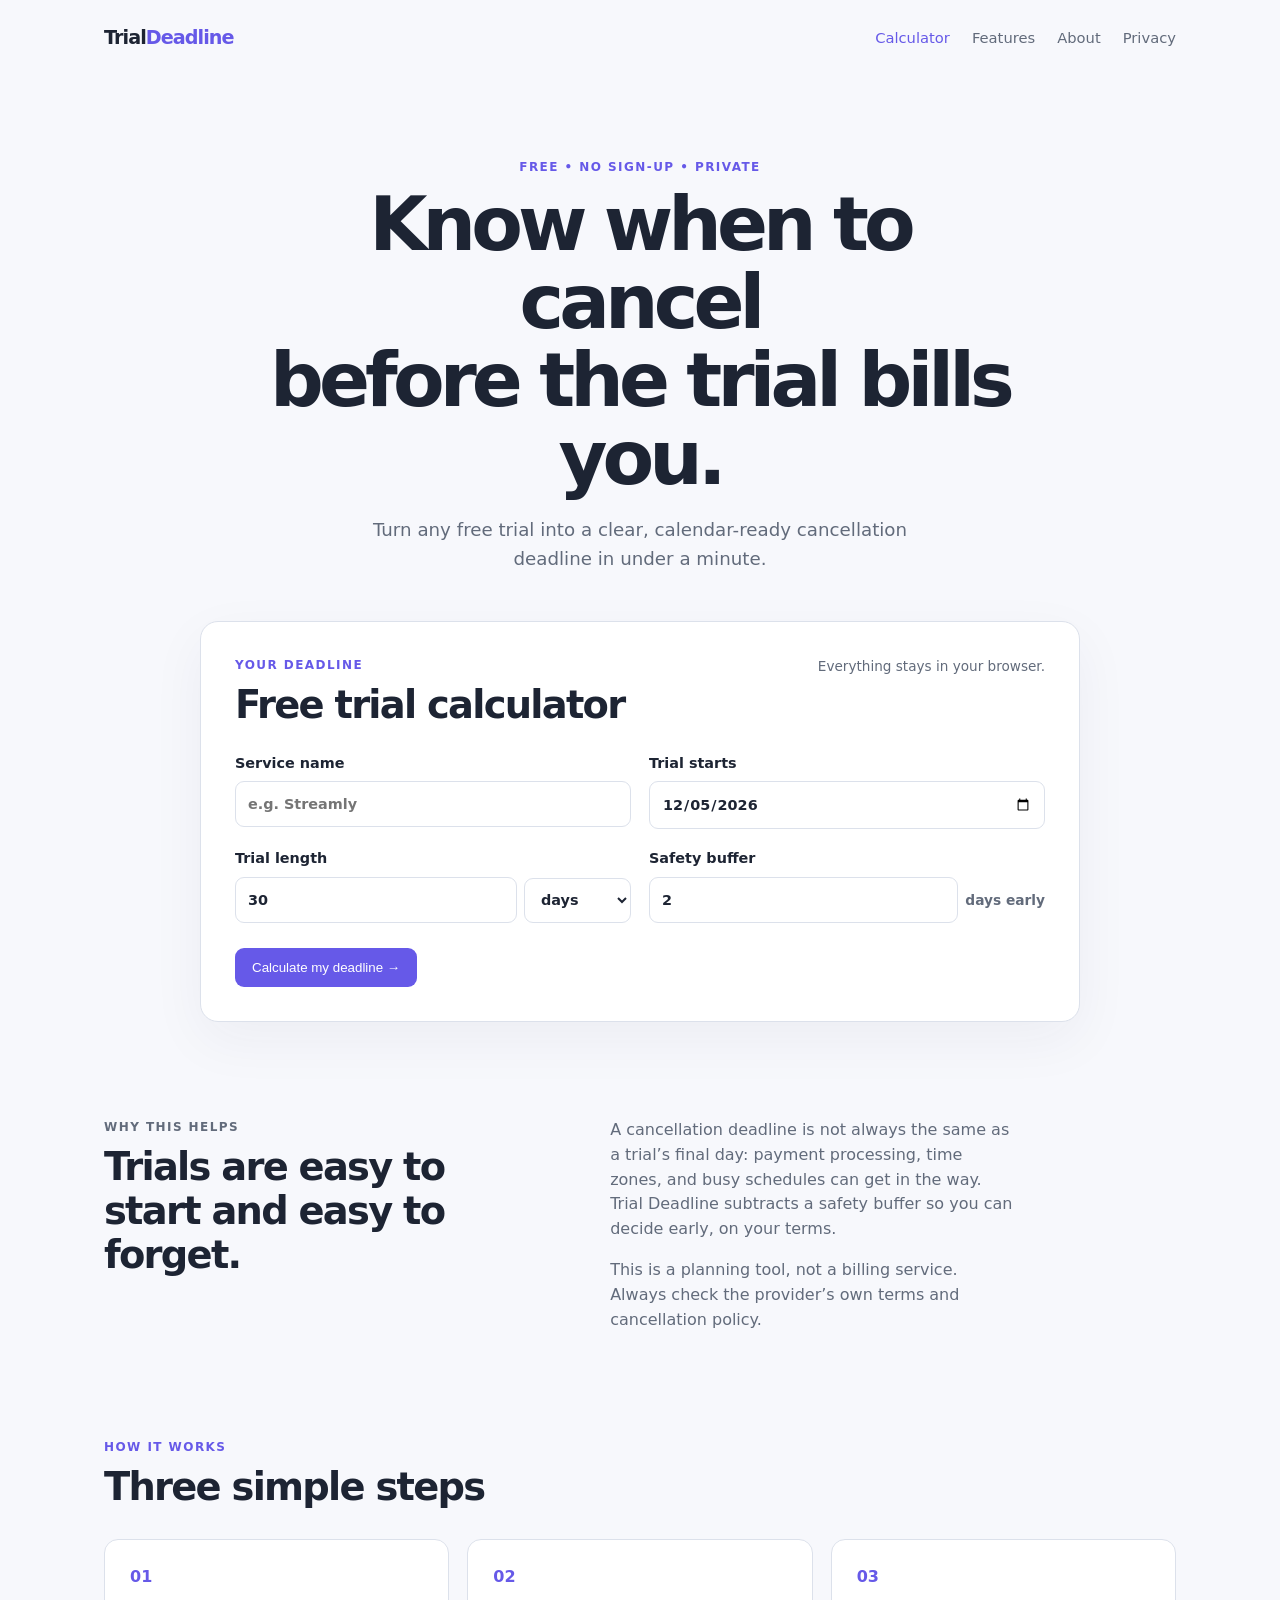
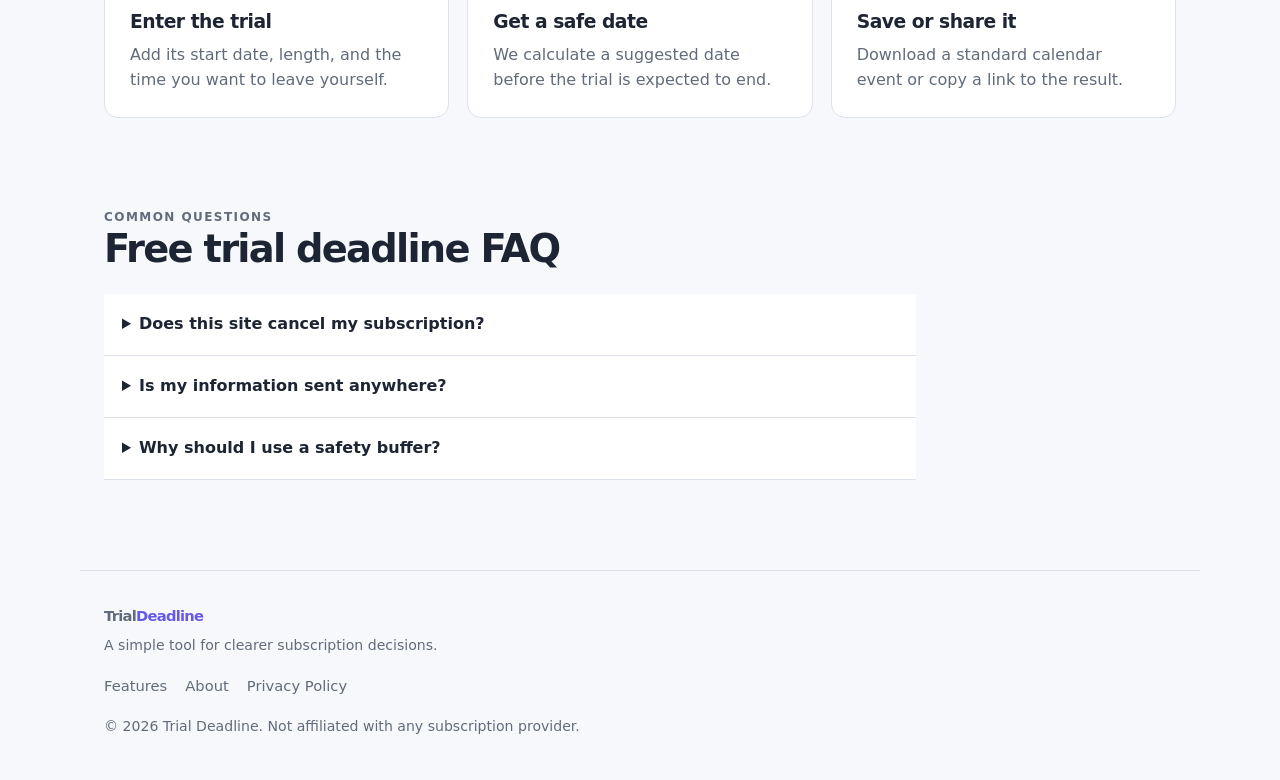
==== index.html @ 85d8e126 "Initial Trial Deadline static site" ====
<!doctype html>
<html lang="en">
  <head>
    <meta charset="utf-8">
    <meta name="viewport" content="width=device-width, initial-scale=1">
    <meta name="description" content="Calculate a safe free trial cancellation date, add it to your calendar, and share the deadline. Free, private, and no sign-up required.">
    <meta name="robots" content="index,follow">
    <meta name="theme-color" content="#f7f8fc">
    <link rel="canonical" href="https://YOUR-DOMAIN.example/">
    <link rel="icon" href="assets/favicon.svg" type="image/svg+xml">
    <link rel="stylesheet" href="assets/css/site.css">
    <script type="application/ld+json">
      {"@context":"https://schema.org","@type":"WebApplication","name":"Trial Deadline","url":"https://YOUR-DOMAIN.example/","applicationCategory":"UtilitiesApplication","operatingSystem":"Any","isAccessibleForFree":true,"description":"A private, no-sign-up calculator for free trial cancellation dates."}
    </script>
    <title>Free Trial Cancellation Date Calculator | Trial Deadline</title>
  </head>
  <body>
    <a class="skip-link" href="#main">Skip to calculator</a>
    <header class="site-header"><a class="brand" href="index.html" aria-label="Trial Deadline home">Trial<span>Deadline</span></a><nav aria-label="Primary navigation"><a aria-current="page" href="index.html">Calculator</a><a href="features.html">Features</a><a href="about.html">About</a><a href="privacy.html">Privacy</a></nav></header>
    <main id="main">
      <section class="hero">
        <p class="eyebrow">FREE • NO SIGN-UP • PRIVATE</p>
        <h1>Know when to cancel<br>before the trial bills you.</h1>
        <p class="lead">Turn any free trial into a clear, calendar-ready cancellation deadline in under a minute.</p>
      </section>
      <section class="tool-card" aria-labelledby="calculator-title">
        <div class="tool-heading"><div><p class="eyebrow">YOUR DEADLINE</p><h2 id="calculator-title">Free trial calculator</h2></div><p class="privacy-note">Everything stays in your browser.</p></div>
        <form id="trial-form">
          <div class="form-grid">
            <label>Service name <input id="service" name="service" type="text" maxlength="80" placeholder="e.g. Streamly" autocomplete="off"></label>
            <label>Trial starts <input id="start-date" name="start" type="date" required></label>
            <label>Trial length <span class="field-pair"><input id="duration" name="duration" type="number" min="1" max="365" value="30" required><select id="unit" name="unit" aria-label="Trial length unit"><option value="days">days</option><option value="weeks">weeks</option><option value="months">months</option></select></span></label>
            <label>Safety buffer <span class="field-pair"><input id="buffer" name="buffer" type="number" min="0" max="30" value="2" required><span class="suffix">days early</span></span></label>
          </div>
          <button class="button button-primary" type="submit">Calculate my deadline <span aria-hidden="true">→</span></button>
        </form>
        <section id="result" class="result" aria-live="polite" hidden>
          <p class="eyebrow">CANCEL BY</p><h3 id="deadline-date"></h3><p id="deadline-message"></p>
          <div class="result-actions"><button id="calendar-button" class="button button-primary" type="button">Add to calendar</button><button id="share-button" class="button button-secondary" type="button">Copy share link</button></div>
          <p id="copy-status" class="status" role="status"></p>
        </section>
      </section>
      <section class="content-section two-columns">
        <div><p class="eyebrow">WHY THIS HELPS</p><h2>Trials are easy to start and easy to forget.</h2></div>
        <div><p>A cancellation deadline is not always the same as a trial’s final day: payment processing, time zones, and busy schedules can get in the way. Trial Deadline subtracts a safety buffer so you can decide early, on your terms.</p><p>This is a planning tool, not a billing service. Always check the provider’s own terms and cancellation policy.</p></div>
      </section>
      <section class="content-section"><p class="eyebrow">HOW IT WORKS</p><h2>Three simple steps</h2><div class="steps"><article><span>01</span><h3>Enter the trial</h3><p>Add its start date, length, and the time you want to leave yourself.</p></article><article><span>02</span><h3>Get a safe date</h3><p>We calculate a suggested date before the trial is expected to end.</p></article><article><span>03</span><h3>Save or share it</h3><p>Download a standard calendar event or copy a link to the result.</p></article></div></section>
      <section class="content-section faq"><p class="eyebrow">COMMON QUESTIONS</p><h2>Free trial deadline FAQ</h2><details><summary>Does this site cancel my subscription?</summary><p>No. This site only helps you plan a cancellation date. You must cancel directly with the service provider.</p></details><details><summary>Is my information sent anywhere?</summary><p>No. Calculations happen on your device. A shared result is encoded in the URL, not stored on our servers.</p></details><details><summary>Why should I use a safety buffer?</summary><p>Cancellation cutoffs and time zones vary. A buffer gives you time to decide and complete the provider’s cancellation steps.</p></details></section>
    </main>
    <footer class="site-footer"><a class="brand" href="index.html">Trial<span>Deadline</span></a><p>A simple tool for clearer subscription decisions.</p><div><a href="features.html">Features</a><a href="about.html">About</a><a href="privacy.html">Privacy Policy</a></div><p>© <span id="year"></span> Trial Deadline. Not affiliated with any subscription provider.</p></footer>
    <script type="module" src="assets/js/app.js"></script>
  </body>
</html>
---- assets/css/site.css ----
:root{--ink:#1d2433;--muted:#626b7b;--paper:#f7f8fc;--white:#fff;--line:#dce1eb;--accent:#6659e8;--accent-dark:#4d41ca;--soft:#eeeefe;--radius:18px;--max:1120px}*{box-sizing:border-box}body{margin:0;background:var(--paper);color:var(--ink);font-family:Inter,ui-sans-serif,system-ui,-apple-system,"Segoe UI",sans-serif;line-height:1.55}.skip-link{position:absolute;left:-999px}.skip-link:focus{left:1rem;top:1rem;background:#fff;padding:.5rem;z-index:5}.site-header,.site-footer,main{max-width:var(--max);margin:auto}.site-header{min-height:76px;display:flex;align-items:center;justify-content:space-between;padding:0 24px}.brand{font-weight:800;font-size:1.2rem;color:var(--ink);text-decoration:none;letter-spacing:-.05em}.brand span{color:var(--accent)}nav{display:flex;gap:22px}nav a,.site-footer a{color:var(--muted);text-decoration:none;font-size:.92rem}nav a:hover,nav a[aria-current=page]{color:var(--accent)}.hero{padding:82px 24px 48px;text-align:center}.eyebrow{font-weight:700;font-size:.75rem;color:var(--accent);letter-spacing:.12em;margin:0 0 8px;text-transform:uppercase}.hero h1{font-size:clamp(2.45rem,6vw,4.7rem);line-height:1.04;letter-spacing:-.065em;margin:0 auto 19px;max-width:780px}.lead{font-size:1.14rem;color:var(--muted);max-width:580px;margin:auto}.tool-card{background:var(--white);margin:0 24px 96px;border:1px solid var(--line);border-radius:var(--radius);box-shadow:0 18px 55px #2028520d;padding:34px;max-width:880px;margin-left:auto;margin-right:auto}.tool-heading{display:flex;justify-content:space-between;align-items:flex-start;margin-bottom:25px}.tool-heading h2,.content-section h2{letter-spacing:-.045em;line-height:1.15;margin:0;font-size:clamp(1.7rem,3vw,2.4rem)}.privacy-note{font-size:.85rem;color:var(--muted);margin:0}.form-grid{display:grid;grid-template-columns:repeat(2,1fr);gap:18px}label{font-weight:650;font-size:.9rem;display:block}input,select{width:100%;border:1px solid var(--line);border-radius:9px;background:#fff;color:var(--ink);font:inherit;padding:11px 12px;margin-top:7px;min-height:45px}.field-pair{display:flex;gap:7px;align-items:end}.field-pair input{min-width:0}.field-pair select{width:112px}.suffix{margin-bottom:12px;white-space:nowrap;color:var(--muted);font-size:.86rem}.button{border:0;border-radius:9px;padding:12px 17px;margin-top:25px;font:700 .93rem inherit;cursor:pointer}.button-primary{background:var(--accent);color:#fff}.button-primary:hover{background:var(--accent-dark)}.button-secondary{background:var(--soft);color:var(--accent)}.result{background:var(--soft);border-radius:12px;padding:25px;margin-top:28px}.result h3{font-size:clamp(1.8rem,4vw,2.65rem);letter-spacing:-.05em;margin:0}.result p{color:var(--muted);margin:6px 0}.result-actions{display:flex;gap:10px;flex-wrap:wrap}.result-actions .button{margin-top:14px}.status{font-size:.86rem;min-height:1.25em}.content-section{padding:0 24px 90px}.two-columns{display:grid;grid-template-columns:1fr 1fr;gap:11%;max-width:960px}.two-columns p{color:var(--muted);margin-top:0}.steps{display:grid;grid-template-columns:repeat(3,1fr);gap:18px;margin-top:30px}.steps article{background:#fff;border:1px solid var(--line);padding:25px;border-radius:14px}.steps span{color:var(--accent);font-weight:800}.steps h3{margin:17px 0 7px;letter-spacing:-.025em}.steps p,.faq p{color:var(--muted);margin:0}.faq{max-width:860px}.faq h2{margin-bottom:23px}.faq details{background:#fff;border-bottom:1px solid var(--line);padding:18px}.faq summary{font-weight:700;cursor:pointer}.faq details p{padding-top:12px}.site-footer{border-top:1px solid var(--line);padding:34px 24px;color:var(--muted);font-size:.88rem}.site-footer>div{display:flex;gap:18px;margin:18px 0}.site-footer p{margin:8px 0}@media(max-width:640px){.site-header{padding:0 18px}.site-header nav{gap:12px}.site-header nav a:nth-child(2),.site-header nav a:nth-child(3){display:none}.hero{padding-top:58px}.tool-card{margin:0 16px 70px;padding:22px}.tool-heading{display:block}.privacy-note{margin-top:6px}.form-grid,.two-columns,.steps{grid-template-columns:1fr}.content-section{padding:0 18px 66px}.field-pair select{width:104px}}
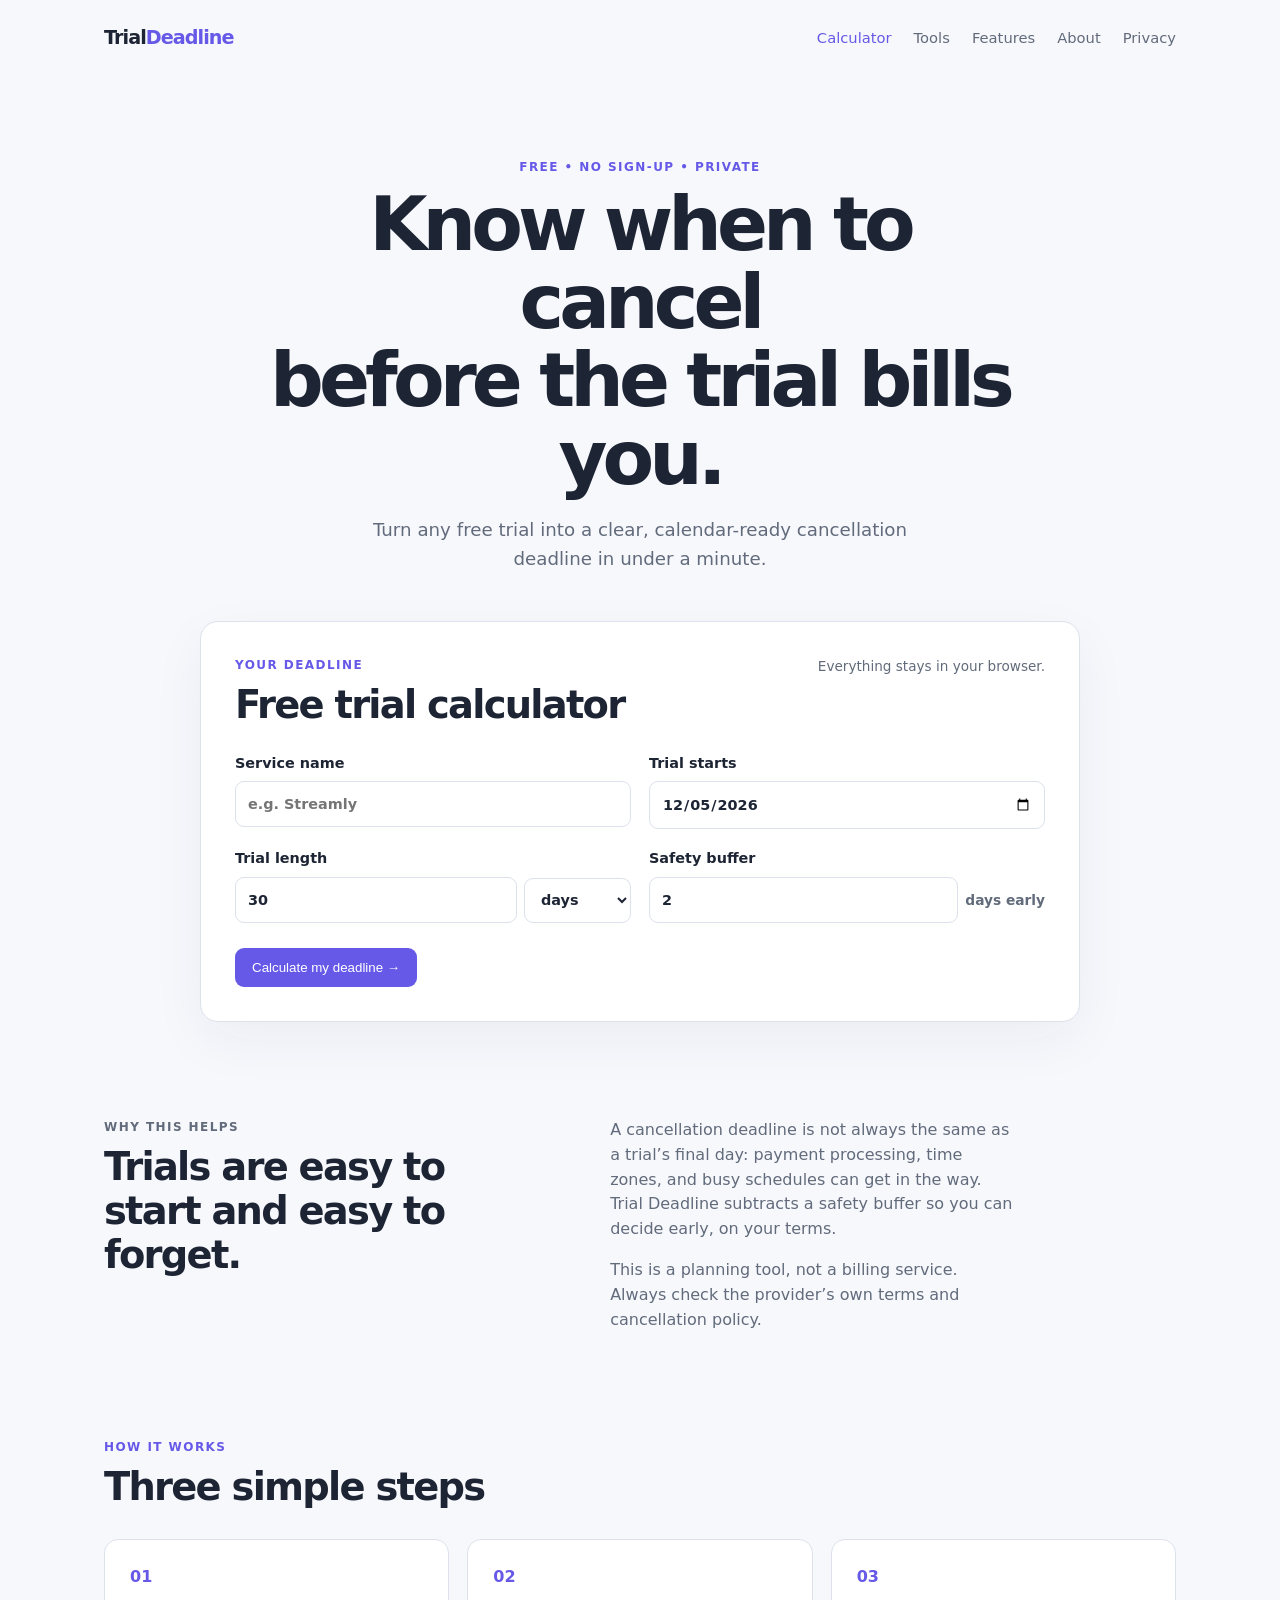
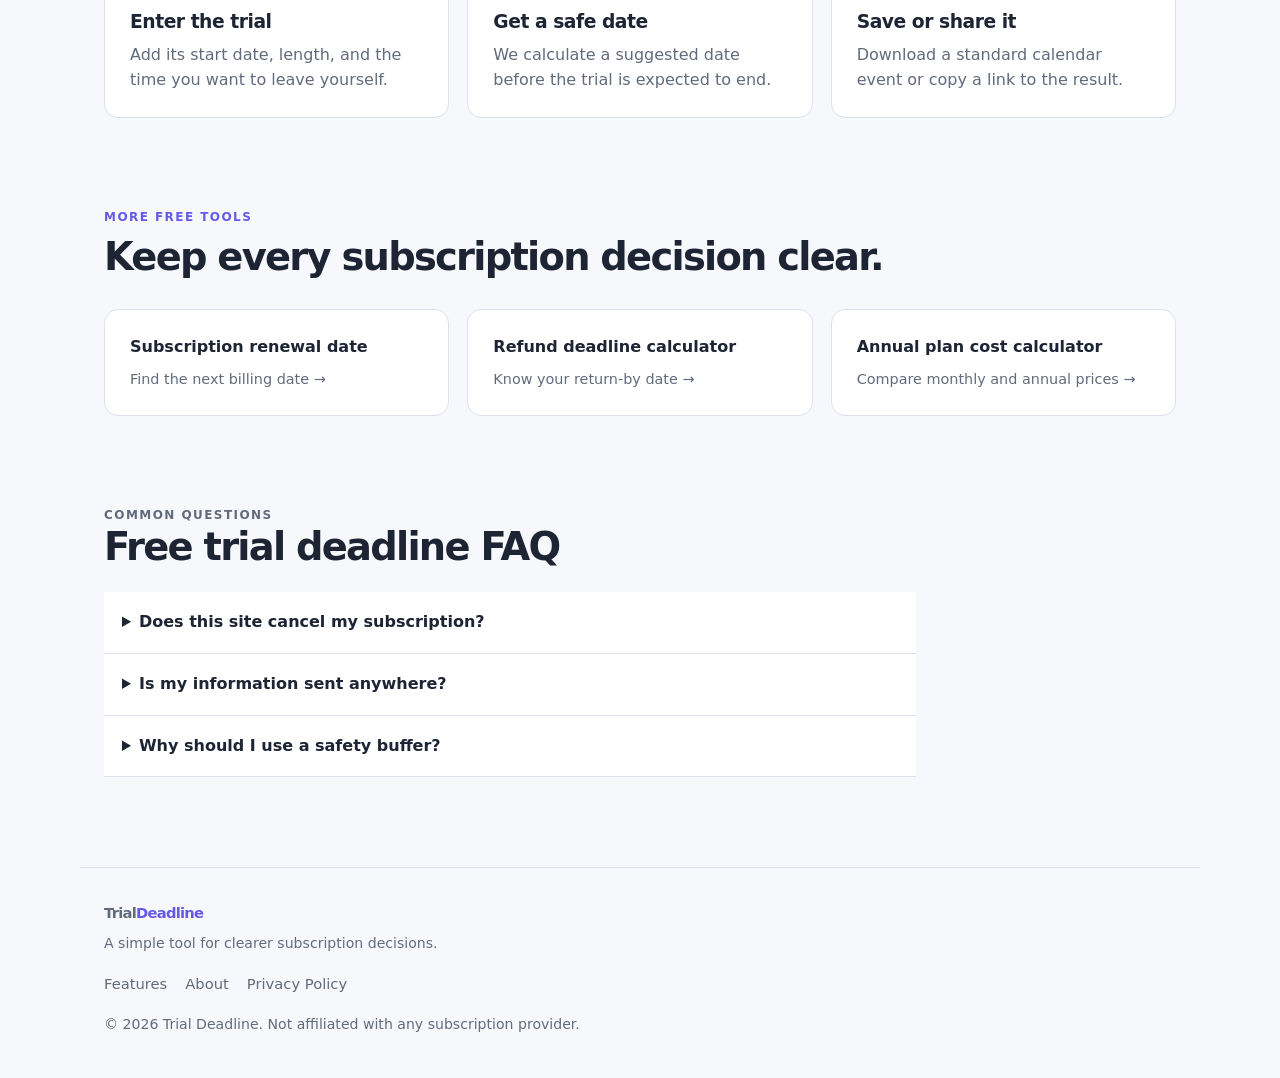
==== commit d6461b7a: "Add subscription utility calculators" ====
--- a/index.html
+++ b/index.html
@@ -16,7 +16,7 @@
   </head>
   <body>
     <a class="skip-link" href="#main">Skip to calculator</a>
-    <header class="site-header"><a class="brand" href="index.html" aria-label="Trial Deadline home">Trial<span>Deadline</span></a><nav aria-label="Primary navigation"><a aria-current="page" href="index.html">Calculator</a><a href="features.html">Features</a><a href="about.html">About</a><a href="privacy.html">Privacy</a></nav></header>
+    <header class="site-header"><a class="brand" href="index.html" aria-label="Trial Deadline home">Trial<span>Deadline</span></a><nav aria-label="Primary navigation"><a aria-current="page" href="index.html">Calculator</a><a href="tools.html">Tools</a><a href="features.html">Features</a><a href="about.html">About</a><a href="privacy.html">Privacy</a></nav></header>
     <main id="main">
       <section class="hero">
         <p class="eyebrow">FREE • NO SIGN-UP • PRIVATE</p>
@@ -45,6 +45,7 @@
         <div><p>A cancellation deadline is not always the same as a trial’s final day: payment processing, time zones, and busy schedules can get in the way. Trial Deadline subtracts a safety buffer so you can decide early, on your terms.</p><p>This is a planning tool, not a billing service. Always check the provider’s own terms and cancellation policy.</p></div>
       </section>
       <section class="content-section"><p class="eyebrow">HOW IT WORKS</p><h2>Three simple steps</h2><div class="steps"><article><span>01</span><h3>Enter the trial</h3><p>Add its start date, length, and the time you want to leave yourself.</p></article><article><span>02</span><h3>Get a safe date</h3><p>We calculate a suggested date before the trial is expected to end.</p></article><article><span>03</span><h3>Save or share it</h3><p>Download a standard calendar event or copy a link to the result.</p></article></div></section>
+      <section class="content-section"><p class="eyebrow">MORE FREE TOOLS</p><h2>Keep every subscription decision clear.</h2><div class="tool-links"><a href="renewal-date-calculator.html"><strong>Subscription renewal date</strong><span>Find the next billing date →</span></a><a href="refund-deadline-calculator.html"><strong>Refund deadline calculator</strong><span>Know your return-by date →</span></a><a href="annual-subscription-calculator.html"><strong>Annual plan cost calculator</strong><span>Compare monthly and annual prices →</span></a></div></section>
       <section class="content-section faq"><p class="eyebrow">COMMON QUESTIONS</p><h2>Free trial deadline FAQ</h2><details><summary>Does this site cancel my subscription?</summary><p>No. This site only helps you plan a cancellation date. You must cancel directly with the service provider.</p></details><details><summary>Is my information sent anywhere?</summary><p>No. Calculations happen on your device. A shared result is encoded in the URL, not stored on our servers.</p></details><details><summary>Why should I use a safety buffer?</summary><p>Cancellation cutoffs and time zones vary. A buffer gives you time to decide and complete the provider’s cancellation steps.</p></details></section>
     </main>
     <footer class="site-footer"><a class="brand" href="index.html">Trial<span>Deadline</span></a><p>A simple tool for clearer subscription decisions.</p><div><a href="features.html">Features</a><a href="about.html">About</a><a href="privacy.html">Privacy Policy</a></div><p>© <span id="year"></span> Trial Deadline. Not affiliated with any subscription provider.</p></footer>
--- a/assets/css/site.css
+++ b/assets/css/site.css
@@ -1 +1 @@
-:root{--ink:#1d2433;--muted:#626b7b;--paper:#f7f8fc;--white:#fff;--line:#dce1eb;--accent:#6659e8;--accent-dark:#4d41ca;--soft:#eeeefe;--radius:18px;--max:1120px}*{box-sizing:border-box}body{margin:0;background:var(--paper);color:var(--ink);font-family:Inter,ui-sans-serif,system-ui,-apple-system,"Segoe UI",sans-serif;line-height:1.55}.skip-link{position:absolute;left:-999px}.skip-link:focus{left:1rem;top:1rem;background:#fff;padding:.5rem;z-index:5}.site-header,.site-footer,main{max-width:var(--max);margin:auto}.site-header{min-height:76px;display:flex;align-items:center;justify-content:space-between;padding:0 24px}.brand{font-weight:800;font-size:1.2rem;color:var(--ink);text-decoration:none;letter-spacing:-.05em}.brand span{color:var(--accent)}nav{display:flex;gap:22px}nav a,.site-footer a{color:var(--muted);text-decoration:none;font-size:.92rem}nav a:hover,nav a[aria-current=page]{color:var(--accent)}.hero{padding:82px 24px 48px;text-align:center}.eyebrow{font-weight:700;font-size:.75rem;color:var(--accent);letter-spacing:.12em;margin:0 0 8px;text-transform:uppercase}.hero h1{font-size:clamp(2.45rem,6vw,4.7rem);line-height:1.04;letter-spacing:-.065em;margin:0 auto 19px;max-width:780px}.lead{font-size:1.14rem;color:var(--muted);max-width:580px;margin:auto}.tool-card{background:var(--white);margin:0 24px 96px;border:1px solid var(--line);border-radius:var(--radius);box-shadow:0 18px 55px #2028520d;padding:34px;max-width:880px;margin-left:auto;margin-right:auto}.tool-heading{display:flex;justify-content:space-between;align-items:flex-start;margin-bottom:25px}.tool-heading h2,.content-section h2{letter-spacing:-.045em;line-height:1.15;margin:0;font-size:clamp(1.7rem,3vw,2.4rem)}.privacy-note{font-size:.85rem;color:var(--muted);margin:0}.form-grid{display:grid;grid-template-columns:repeat(2,1fr);gap:18px}label{font-weight:650;font-size:.9rem;display:block}input,select{width:100%;border:1px solid var(--line);border-radius:9px;background:#fff;color:var(--ink);font:inherit;padding:11px 12px;margin-top:7px;min-height:45px}.field-pair{display:flex;gap:7px;align-items:end}.field-pair input{min-width:0}.field-pair select{width:112px}.suffix{margin-bottom:12px;white-space:nowrap;color:var(--muted);font-size:.86rem}.button{border:0;border-radius:9px;padding:12px 17px;margin-top:25px;font:700 .93rem inherit;cursor:pointer}.button-primary{background:var(--accent);color:#fff}.button-primary:hover{background:var(--accent-dark)}.button-secondary{background:var(--soft);color:var(--accent)}.result{background:var(--soft);border-radius:12px;padding:25px;margin-top:28px}.result h3{font-size:clamp(1.8rem,4vw,2.65rem);letter-spacing:-.05em;margin:0}.result p{color:var(--muted);margin:6px 0}.result-actions{display:flex;gap:10px;flex-wrap:wrap}.result-actions .button{margin-top:14px}.status{font-size:.86rem;min-height:1.25em}.content-section{padding:0 24px 90px}.two-columns{display:grid;grid-template-columns:1fr 1fr;gap:11%;max-width:960px}.two-columns p{color:var(--muted);margin-top:0}.steps{display:grid;grid-template-columns:repeat(3,1fr);gap:18px;margin-top:30px}.steps article{background:#fff;border:1px solid var(--line);padding:25px;border-radius:14px}.steps span{color:var(--accent);font-weight:800}.steps h3{margin:17px 0 7px;letter-spacing:-.025em}.steps p,.faq p{color:var(--muted);margin:0}.faq{max-width:860px}.faq h2{margin-bottom:23px}.faq details{background:#fff;border-bottom:1px solid var(--line);padding:18px}.faq summary{font-weight:700;cursor:pointer}.faq details p{padding-top:12px}.site-footer{border-top:1px solid var(--line);padding:34px 24px;color:var(--muted);font-size:.88rem}.site-footer>div{display:flex;gap:18px;margin:18px 0}.site-footer p{margin:8px 0}@media(max-width:640px){.site-header{padding:0 18px}.site-header nav{gap:12px}.site-header nav a:nth-child(2),.site-header nav a:nth-child(3){display:none}.hero{padding-top:58px}.tool-card{margin:0 16px 70px;padding:22px}.tool-heading{display:block}.privacy-note{margin-top:6px}.form-grid,.two-columns,.steps{grid-template-columns:1fr}.content-section{padding:0 18px 66px}.field-pair select{width:104px}}
+:root{--ink:#1d2433;--muted:#626b7b;--paper:#f7f8fc;--white:#fff;--line:#dce1eb;--accent:#6659e8;--accent-dark:#4d41ca;--soft:#eeeefe;--radius:18px;--max:1120px}*{box-sizing:border-box}body{margin:0;background:var(--paper);color:var(--ink);font-family:Inter,ui-sans-serif,system-ui,-apple-system,"Segoe UI",sans-serif;line-height:1.55}.skip-link{position:absolute;left:-999px}.skip-link:focus{left:1rem;top:1rem;background:#fff;padding:.5rem;z-index:5}.site-header,.site-footer,main{max-width:var(--max);margin:auto}.site-header{min-height:76px;display:flex;align-items:center;justify-content:space-between;padding:0 24px}.brand{font-weight:800;font-size:1.2rem;color:var(--ink);text-decoration:none;letter-spacing:-.05em}.brand span{color:var(--accent)}nav{display:flex;gap:22px}nav a,.site-footer a{color:var(--muted);text-decoration:none;font-size:.92rem}nav a:hover,nav a[aria-current=page]{color:var(--accent)}.hero{padding:82px 24px 48px;text-align:center}.compact-hero{padding-bottom:38px}.eyebrow{font-weight:700;font-size:.75rem;color:var(--accent);letter-spacing:.12em;margin:0 0 8px;text-transform:uppercase}.hero h1{font-size:clamp(2.45rem,6vw,4.7rem);line-height:1.04;letter-spacing:-.065em;margin:0 auto 19px;max-width:780px}.lead{font-size:1.14rem;color:var(--muted);max-width:580px;margin:auto}.tool-card{background:var(--white);margin:0 24px 96px;border:1px solid var(--line);border-radius:var(--radius);box-shadow:0 18px 55px #2028520d;padding:34px;max-width:880px;margin-left:auto;margin-right:auto}.tool-heading{display:flex;justify-content:space-between;align-items:flex-start;margin-bottom:25px}.tool-heading h2,.content-section h2{letter-spacing:-.045em;line-height:1.15;margin:0;font-size:clamp(1.7rem,3vw,2.4rem)}.privacy-note{font-size:.85rem;color:var(--muted);margin:0}.form-grid{display:grid;grid-template-columns:repeat(2,1fr);gap:18px}label{font-weight:650;font-size:.9rem;display:block}input,select{width:100%;border:1px solid var(--line);border-radius:9px;background:#fff;color:var(--ink);font:inherit;padding:11px 12px;margin-top:7px;min-height:45px}.field-pair{display:flex;gap:7px;align-items:end}.field-pair input{min-width:0}.field-pair select{width:112px}.suffix{margin-bottom:12px;white-space:nowrap;color:var(--muted);font-size:.86rem}.button{border:0;border-radius:9px;padding:12px 17px;margin-top:25px;font:700 .93rem inherit;cursor:pointer}.button-primary{background:var(--accent);color:#fff}.button-primary:hover{background:var(--accent-dark)}.button-secondary{background:var(--soft);color:var(--accent)}.result{background:var(--soft);border-radius:12px;padding:25px;margin-top:28px}.result h3{font-size:clamp(1.8rem,4vw,2.65rem);letter-spacing:-.05em;margin:0}.result p{color:var(--muted);margin:6px 0}.result-actions{display:flex;gap:10px;flex-wrap:wrap}.result-actions .button{margin-top:14px}.status{font-size:.86rem;min-height:1.25em}.content-section{padding:0 24px 90px}.two-columns{display:grid;grid-template-columns:1fr 1fr;gap:11%;max-width:960px}.two-columns p{color:var(--muted);margin-top:0}.steps,.tool-links{display:grid;grid-template-columns:repeat(3,1fr);gap:18px;margin-top:30px}.steps article,.tool-links a{background:#fff;border:1px solid var(--line);padding:25px;border-radius:14px}.steps span{color:var(--accent);font-weight:800}.steps h3{margin:17px 0 7px;letter-spacing:-.025em}.steps p,.faq p{color:var(--muted);margin:0}.tool-links a{color:var(--ink);text-decoration:none;transition:transform .15s,border-color .15s}.tool-links a:hover{border-color:var(--accent);transform:translateY(-2px)}.tool-links strong,.tool-links span{display:block}.tool-links span{color:var(--muted);font-size:.9rem;margin-top:8px}.tool-links-large{grid-template-columns:repeat(2,1fr);max-width:900px;margin:0 auto}.tool-links-large a{min-height:135px}.faq{max-width:860px}.faq h2{margin-bottom:23px}.faq details{background:#fff;border-bottom:1px solid var(--line);padding:18px}.faq summary{font-weight:700;cursor:pointer}.faq details p{padding-top:12px}.site-footer{border-top:1px solid var(--line);padding:34px 24px;color:var(--muted);font-size:.88rem}.site-footer>div{display:flex;gap:18px;margin:18px 0}.site-footer p{margin:8px 0}@media(max-width:640px){.site-header{padding:0 18px}.site-header nav{gap:12px}.site-header nav a:nth-child(3),.site-header nav a:nth-child(4){display:none}.hero{padding-top:58px}.tool-card{margin:0 16px 70px;padding:22px}.tool-heading{display:block}.privacy-note{margin-top:6px}.form-grid,.two-columns,.steps,.tool-links,.tool-links-large{grid-template-columns:1fr}.content-section{padding:0 18px 66px}.field-pair select{width:104px}}
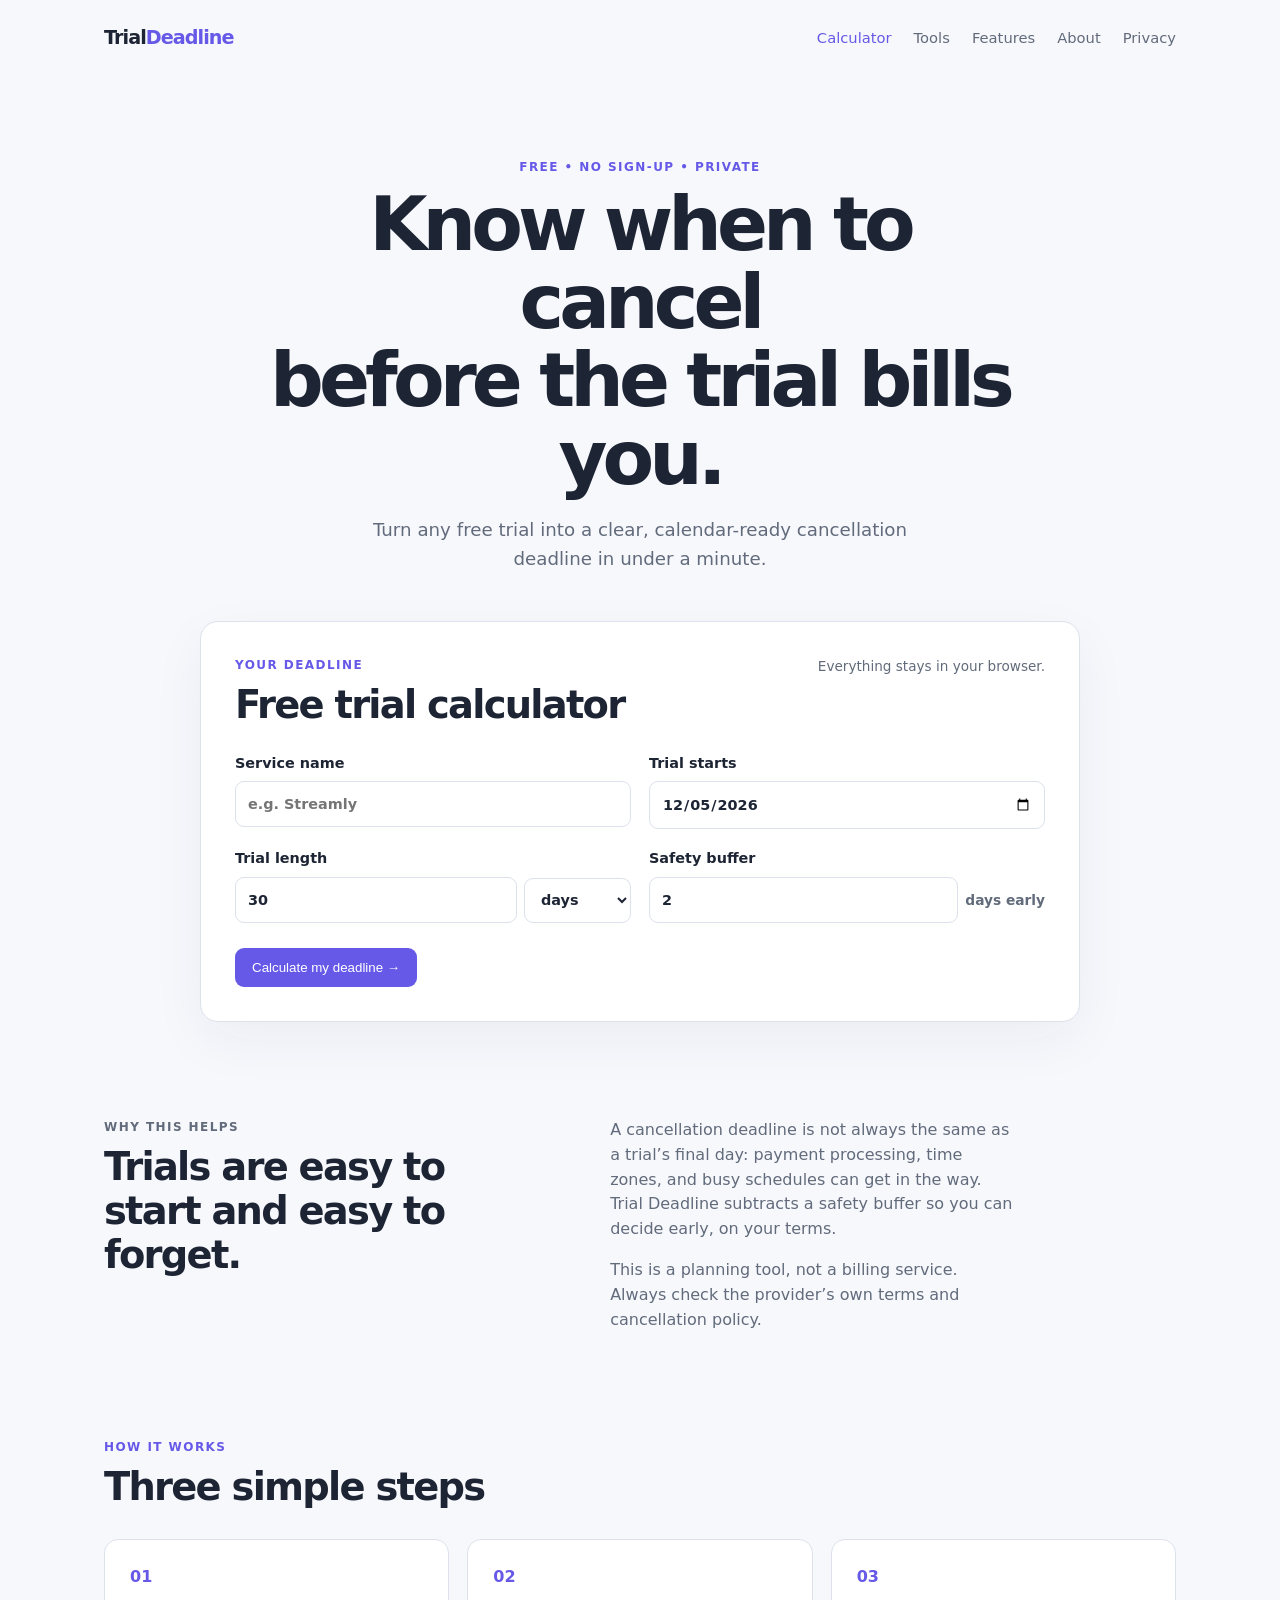
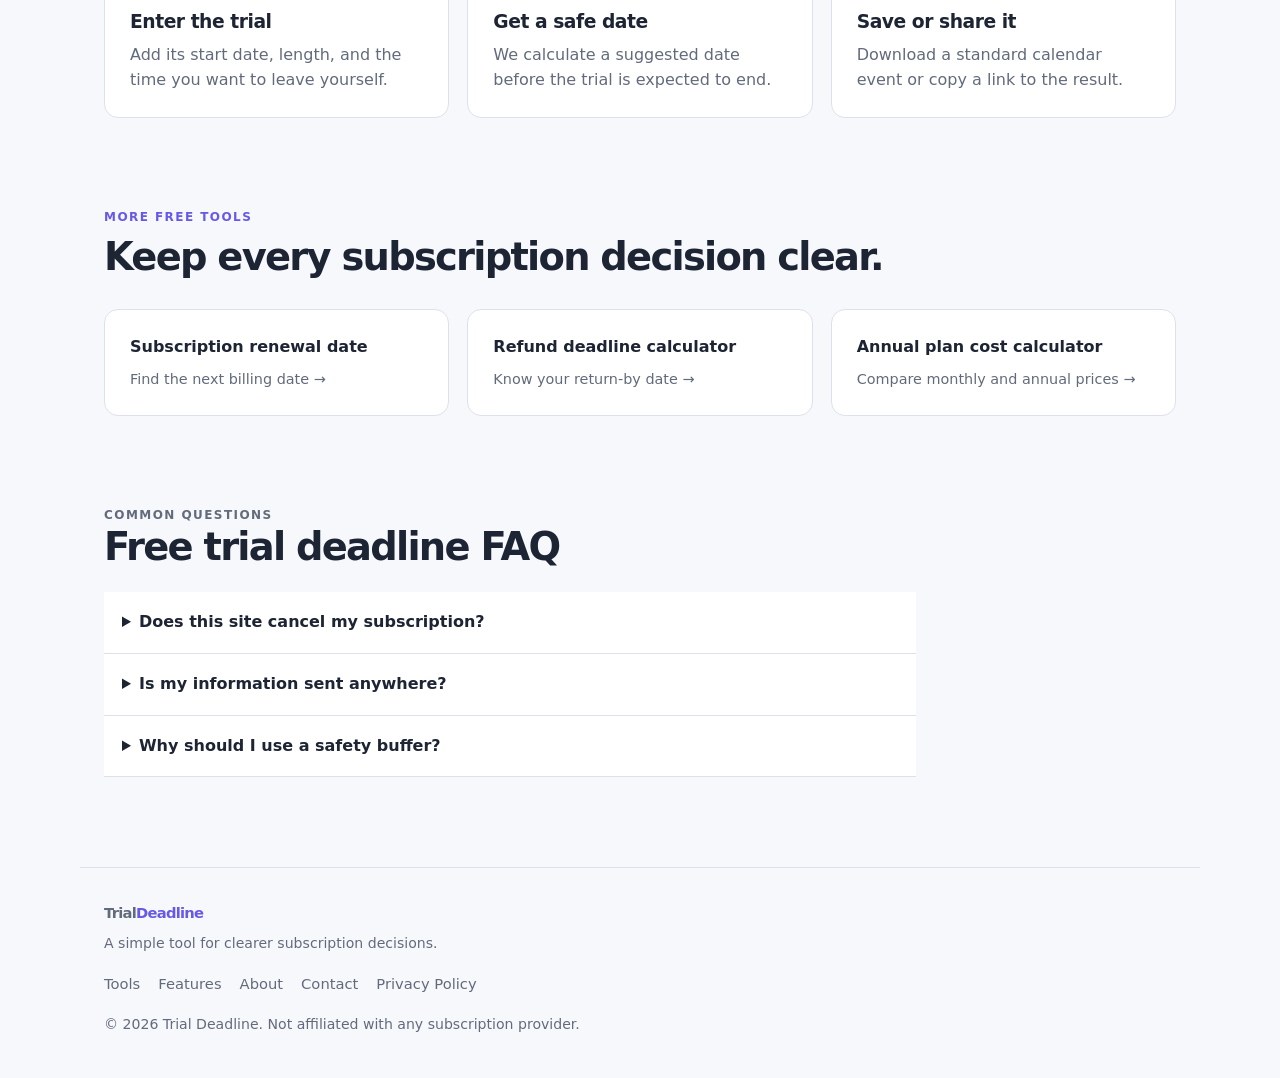
==== commit 6046e41b: "Add contact details and improve privacy policy" ====
--- a/index.html
+++ b/index.html
@@ -48,7 +48,7 @@
       <section class="content-section"><p class="eyebrow">MORE FREE TOOLS</p><h2>Keep every subscription decision clear.</h2><div class="tool-links"><a href="renewal-date-calculator.html"><strong>Subscription renewal date</strong><span>Find the next billing date →</span></a><a href="refund-deadline-calculator.html"><strong>Refund deadline calculator</strong><span>Know your return-by date →</span></a><a href="annual-subscription-calculator.html"><strong>Annual plan cost calculator</strong><span>Compare monthly and annual prices →</span></a></div></section>
       <section class="content-section faq"><p class="eyebrow">COMMON QUESTIONS</p><h2>Free trial deadline FAQ</h2><details><summary>Does this site cancel my subscription?</summary><p>No. This site only helps you plan a cancellation date. You must cancel directly with the service provider.</p></details><details><summary>Is my information sent anywhere?</summary><p>No. Calculations happen on your device. A shared result is encoded in the URL, not stored on our servers.</p></details><details><summary>Why should I use a safety buffer?</summary><p>Cancellation cutoffs and time zones vary. A buffer gives you time to decide and complete the provider’s cancellation steps.</p></details></section>
     </main>
-    <footer class="site-footer"><a class="brand" href="index.html">Trial<span>Deadline</span></a><p>A simple tool for clearer subscription decisions.</p><div><a href="features.html">Features</a><a href="about.html">About</a><a href="privacy.html">Privacy Policy</a></div><p>© <span id="year"></span> Trial Deadline. Not affiliated with any subscription provider.</p></footer>
+    <footer class="site-footer"><a class="brand" href="index.html">Trial<span>Deadline</span></a><p>A simple tool for clearer subscription decisions.</p><div><a href="tools.html">Tools</a><a href="features.html">Features</a><a href="about.html">About</a><a href="contact.html">Contact</a><a href="privacy.html">Privacy Policy</a></div><p>© <span id="year"></span> Trial Deadline. Not affiliated with any subscription provider.</p></footer>
     <script type="module" src="assets/js/app.js"></script>
   </body>
 </html>
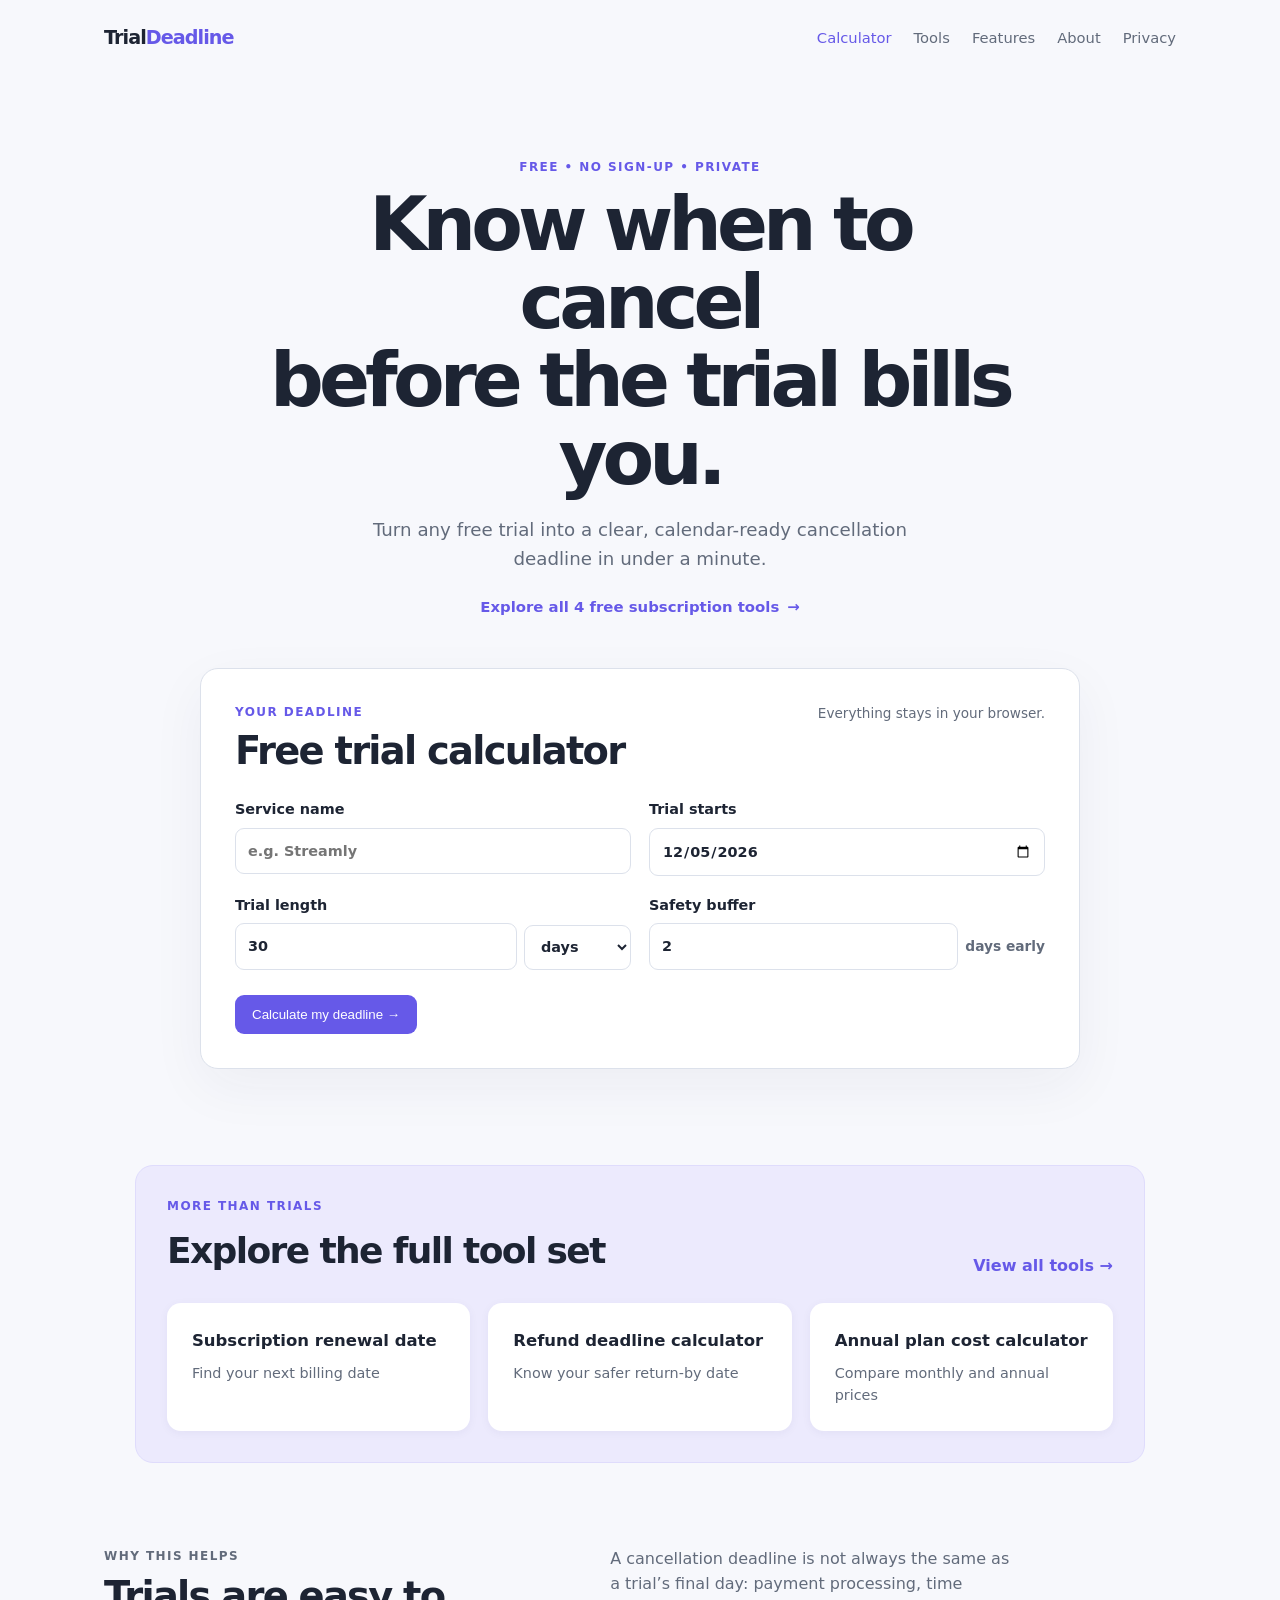
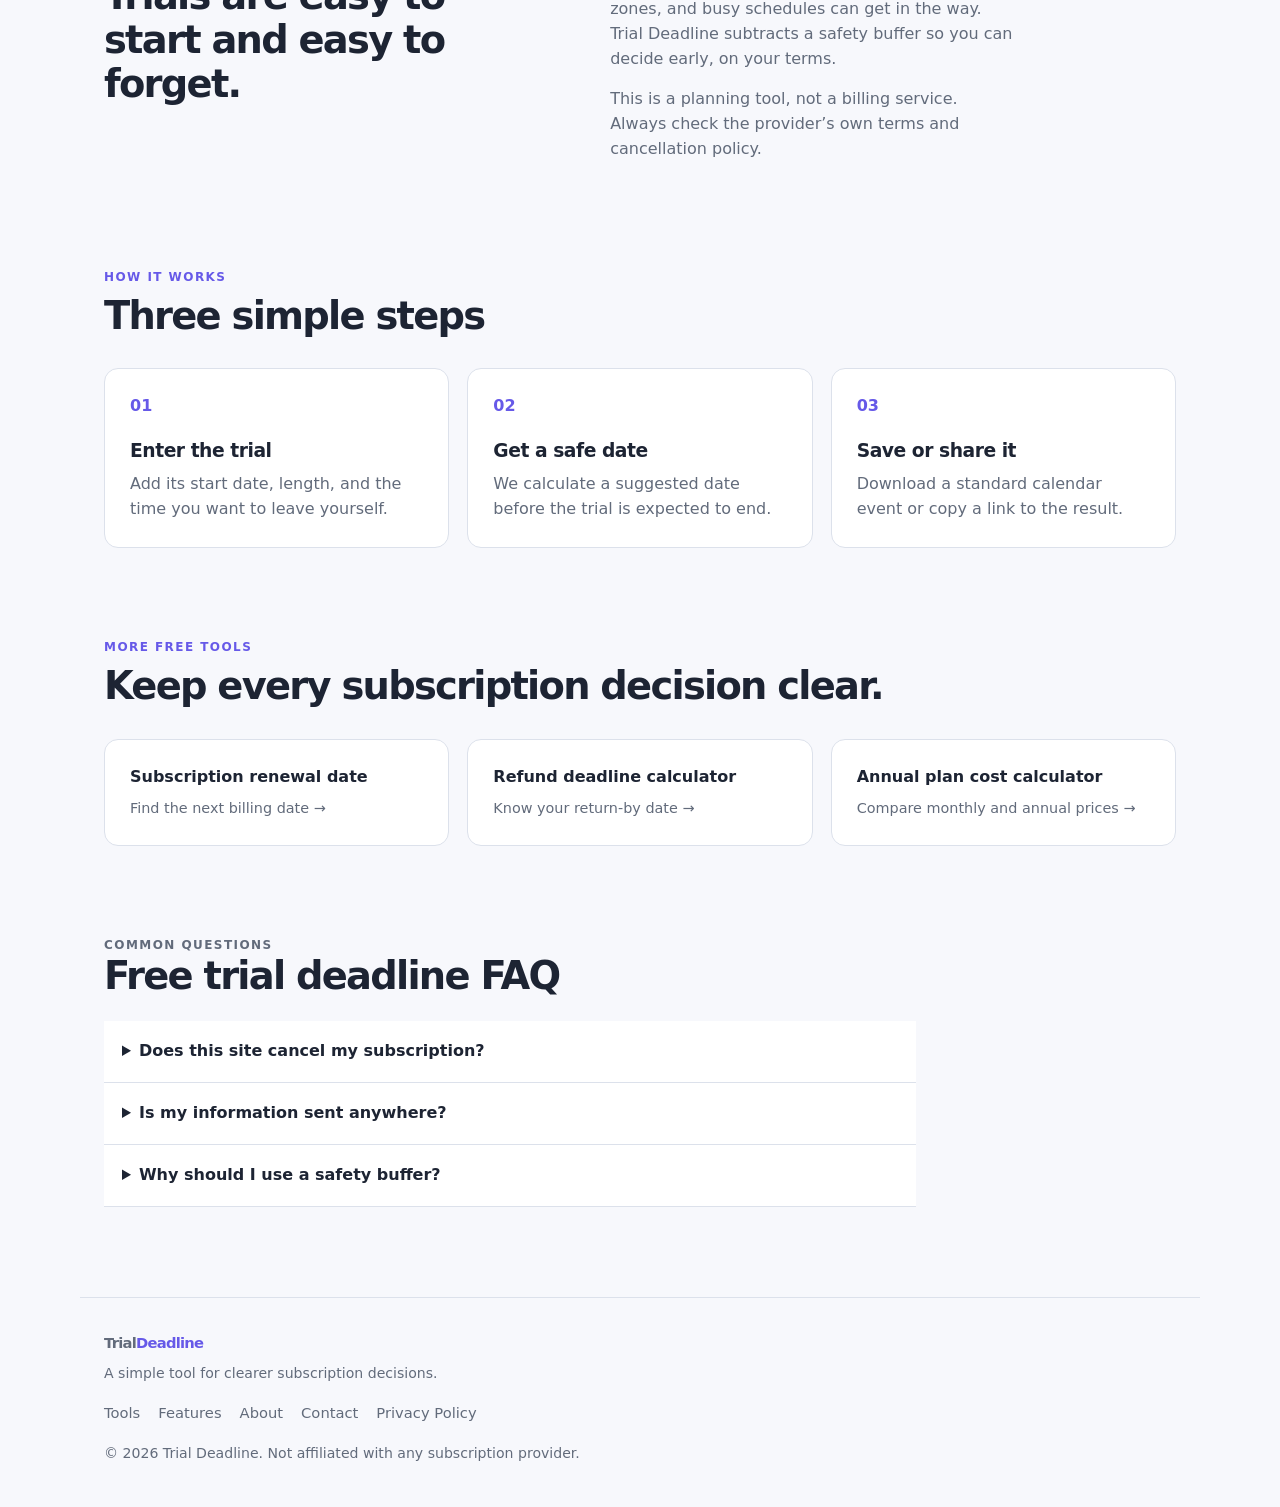
==== commit 09180b6c: "Make subscription tools more visible" ====
--- a/index.html
+++ b/index.html
@@ -6,13 +6,18 @@
     <meta name="description" content="Calculate a safe free trial cancellation date, add it to your calendar, and share the deadline. Free, private, and no sign-up required.">
     <meta name="robots" content="index,follow">
     <meta name="theme-color" content="#f7f8fc">
-    <link rel="canonical" href="https://YOUR-DOMAIN.example/">
+    <link rel="canonical" href="https://trial-deadline.pages.dev/">
+    <meta property="og:type" content="website">
+    <meta property="og:title" content="Free Trial Cancellation Date Calculator | Trial Deadline">
+    <meta property="og:description" content="Calculate a safe free trial cancellation date. Free, private, and no sign-up required.">
+    <meta property="og:url" content="https://trial-deadline.pages.dev/">
     <link rel="icon" href="assets/favicon.svg" type="image/svg+xml">
     <link rel="stylesheet" href="assets/css/site.css">
     <script type="application/ld+json">
-      {"@context":"https://schema.org","@type":"WebApplication","name":"Trial Deadline","url":"https://YOUR-DOMAIN.example/","applicationCategory":"UtilitiesApplication","operatingSystem":"Any","isAccessibleForFree":true,"description":"A private, no-sign-up calculator for free trial cancellation dates."}
+      {"@context":"https://schema.org","@type":"WebApplication","name":"Trial Deadline","url":"https://trial-deadline.pages.dev/","applicationCategory":"UtilitiesApplication","operatingSystem":"Any","isAccessibleForFree":true,"description":"A private, no-sign-up calculator for free trial cancellation dates."}
     </script>
     <title>Free Trial Cancellation Date Calculator | Trial Deadline</title>
+    <style>.hero-tools-link{display:inline-flex;gap:8px;align-items:center;margin-top:23px;color:#6659e8;font-size:.93rem;font-weight:750;text-decoration:none}.hero-tools-link:hover{text-decoration:underline}.tool-spotlight{max-width:1010px;margin:0 auto 84px;padding:31px;background:#eceafd;border:1px solid #dfdcfc;border-radius:18px}.tool-spotlight-heading{display:flex;align-items:flex-end;justify-content:space-between;gap:20px}.tool-spotlight-heading h2{margin:0;letter-spacing:-.045em;font-size:clamp(1.55rem,3vw,2.25rem)}.tool-spotlight-heading>a{color:#6659e8;font-weight:750;text-decoration:none;white-space:nowrap}.tool-links-prominent{margin-top:24px}.tool-links-prominent a{border:none;box-shadow:0 2px 10px #29215b0d}.tool-links-prominent strong{font-size:1.03rem}@media(max-width:640px){.tool-spotlight{margin:0 16px 60px;padding:22px}.tool-spotlight-heading{align-items:flex-start;flex-direction:column;gap:8px}}</style>
   </head>
   <body>
     <a class="skip-link" href="#main">Skip to calculator</a>
@@ -22,6 +27,7 @@
         <p class="eyebrow">FREE • NO SIGN-UP • PRIVATE</p>
         <h1>Know when to cancel<br>before the trial bills you.</h1>
         <p class="lead">Turn any free trial into a clear, calendar-ready cancellation deadline in under a minute.</p>
+        <a class="hero-tools-link" href="tools.html">Explore all 4 free subscription tools <span aria-hidden="true">&rarr;</span></a>
       </section>
       <section class="tool-card" aria-labelledby="calculator-title">
         <div class="tool-heading"><div><p class="eyebrow">YOUR DEADLINE</p><h2 id="calculator-title">Free trial calculator</h2></div><p class="privacy-note">Everything stays in your browser.</p></div>
@@ -40,6 +46,10 @@
           <p id="copy-status" class="status" role="status"></p>
         </section>
       </section>
+      <section class="tool-spotlight" aria-labelledby="more-tools-title">
+        <div class="tool-spotlight-heading"><div><p class="eyebrow">MORE THAN TRIALS</p><h2 id="more-tools-title">Explore the full tool set</h2></div><a href="tools.html">View all tools &rarr;</a></div>
+        <div class="tool-links tool-links-prominent"><a href="renewal-date-calculator.html"><strong>Subscription renewal date</strong><span>Find your next billing date</span></a><a href="refund-deadline-calculator.html"><strong>Refund deadline calculator</strong><span>Know your safer return-by date</span></a><a href="annual-subscription-calculator.html"><strong>Annual plan cost calculator</strong><span>Compare monthly and annual prices</span></a></div>
+      </section>
       <section class="content-section two-columns">
         <div><p class="eyebrow">WHY THIS HELPS</p><h2>Trials are easy to start and easy to forget.</h2></div>
         <div><p>A cancellation deadline is not always the same as a trial’s final day: payment processing, time zones, and busy schedules can get in the way. Trial Deadline subtracts a safety buffer so you can decide early, on your terms.</p><p>This is a planning tool, not a billing service. Always check the provider’s own terms and cancellation policy.</p></div>
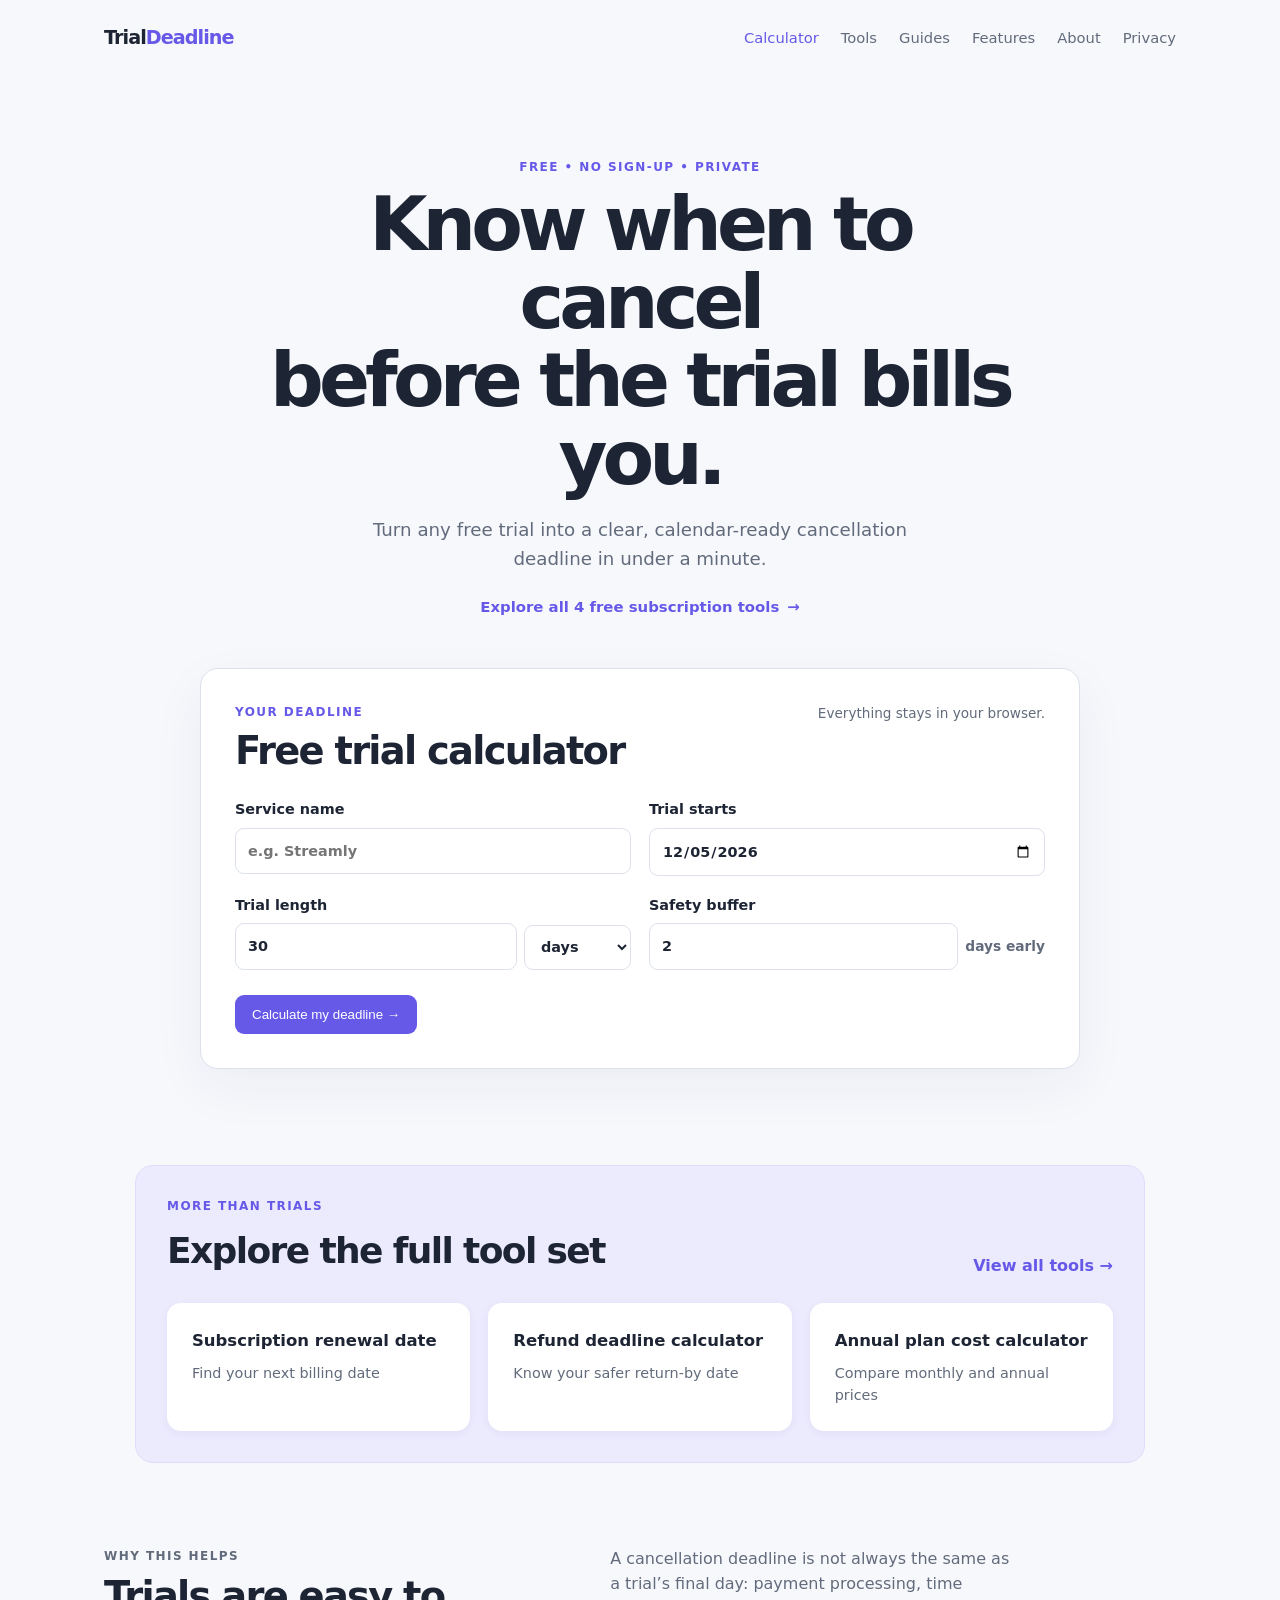
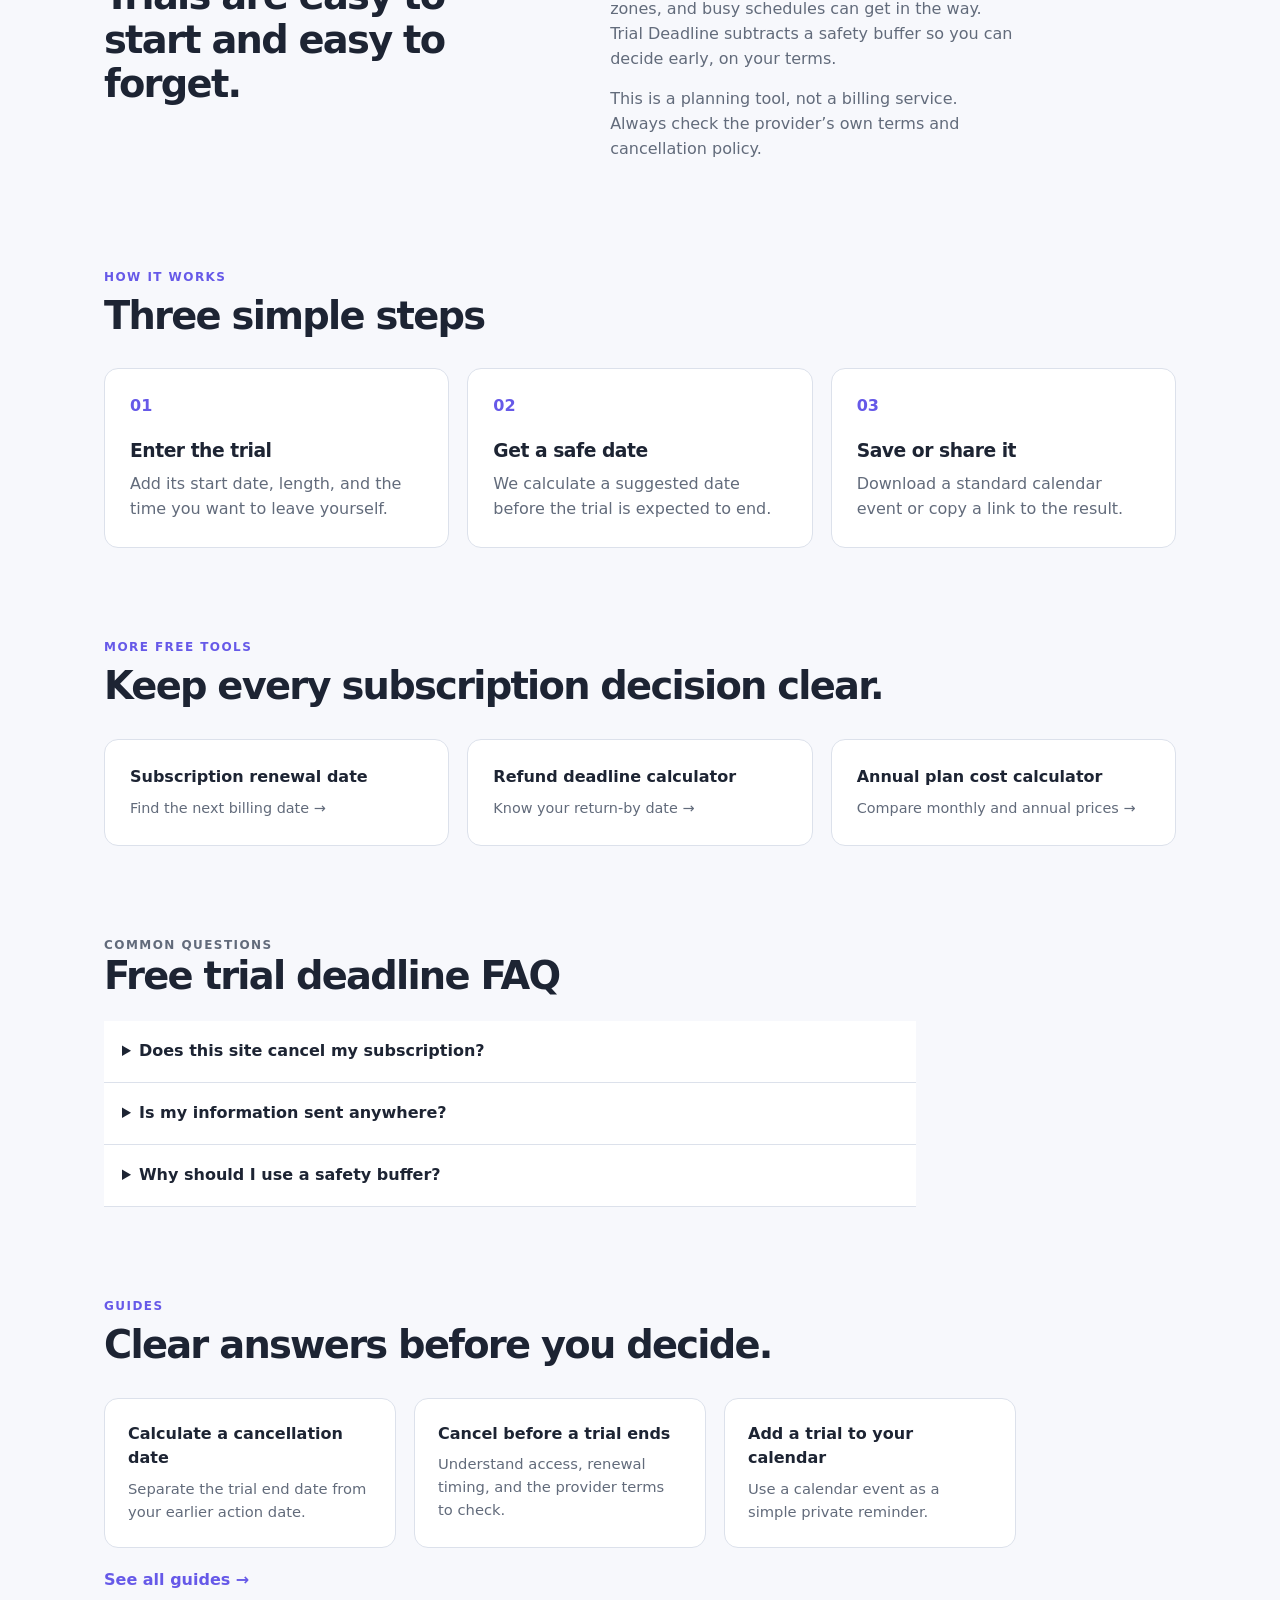
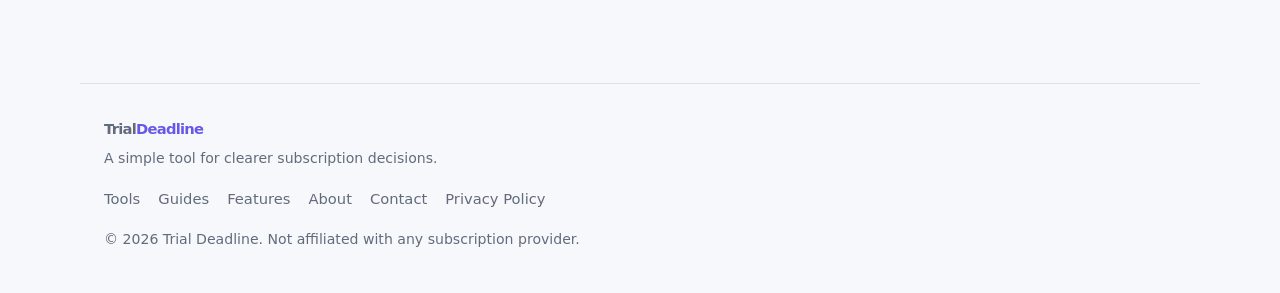
==== commit 7d8e3b12: "Add trial deadline guides" ====
--- a/index.html
+++ b/index.html
@@ -6,6 +6,8 @@
     <meta name="description" content="Calculate a safe free trial cancellation date, add it to your calendar, and share the deadline. Free, private, and no sign-up required.">
     <meta name="robots" content="index,follow">
     <meta name="theme-color" content="#f7f8fc">
+    <meta name="google-site-verification" content="S3V3upbUDRzI9ONeGpbqQpxFboGiI58O0hsGuyWn2IU">
+    <script async src="https://pagead2.googlesyndication.com/pagead/js/adsbygoogle.js?client=ca-pub-9119977817671040" crossorigin="anonymous"></script>
     <link rel="canonical" href="https://trial-deadline.pages.dev/">
     <meta property="og:type" content="website">
     <meta property="og:title" content="Free Trial Cancellation Date Calculator | Trial Deadline">
@@ -18,10 +20,11 @@
     </script>
     <title>Free Trial Cancellation Date Calculator | Trial Deadline</title>
     <style>.hero-tools-link{display:inline-flex;gap:8px;align-items:center;margin-top:23px;color:#6659e8;font-size:.93rem;font-weight:750;text-decoration:none}.hero-tools-link:hover{text-decoration:underline}.tool-spotlight{max-width:1010px;margin:0 auto 84px;padding:31px;background:#eceafd;border:1px solid #dfdcfc;border-radius:18px}.tool-spotlight-heading{display:flex;align-items:flex-end;justify-content:space-between;gap:20px}.tool-spotlight-heading h2{margin:0;letter-spacing:-.045em;font-size:clamp(1.55rem,3vw,2.25rem)}.tool-spotlight-heading>a{color:#6659e8;font-weight:750;text-decoration:none;white-space:nowrap}.tool-links-prominent{margin-top:24px}.tool-links-prominent a{border:none;box-shadow:0 2px 10px #29215b0d}.tool-links-prominent strong{font-size:1.03rem}@media(max-width:640px){.tool-spotlight{margin:0 16px 60px;padding:22px}.tool-spotlight-heading{align-items:flex-start;flex-direction:column;gap:8px}}</style>
+    <style>.guide-preview{max-width:960px}.guide-cards{display:grid;grid-template-columns:repeat(3,1fr);gap:18px;margin:30px 0 20px}.guide-cards a{display:block;background:#fff;border:1px solid #dce1eb;border-radius:14px;padding:23px;color:#1d2433;text-decoration:none}.guide-cards a:hover{border-color:#6659e8}.guide-cards strong,.guide-cards span{display:block}.guide-cards span{margin-top:7px;color:#626b7b;font-size:.92rem}.text-link{color:#6659e8;font-weight:750;text-decoration:none}@media(max-width:640px){.guide-cards{grid-template-columns:1fr}}</style>
   </head>
   <body>
     <a class="skip-link" href="#main">Skip to calculator</a>
-    <header class="site-header"><a class="brand" href="index.html" aria-label="Trial Deadline home">Trial<span>Deadline</span></a><nav aria-label="Primary navigation"><a aria-current="page" href="index.html">Calculator</a><a href="tools.html">Tools</a><a href="features.html">Features</a><a href="about.html">About</a><a href="privacy.html">Privacy</a></nav></header>
+    <header class="site-header"><a class="brand" href="index.html" aria-label="Trial Deadline home">Trial<span>Deadline</span></a><nav aria-label="Primary navigation"><a aria-current="page" href="index.html">Calculator</a><a href="tools.html">Tools</a><a href="guides.html">Guides</a><a href="features.html">Features</a><a href="about.html">About</a><a href="privacy.html">Privacy</a></nav></header>
     <main id="main">
       <section class="hero">
         <p class="eyebrow">FREE • NO SIGN-UP • PRIVATE</p>
@@ -57,8 +60,9 @@
       <section class="content-section"><p class="eyebrow">HOW IT WORKS</p><h2>Three simple steps</h2><div class="steps"><article><span>01</span><h3>Enter the trial</h3><p>Add its start date, length, and the time you want to leave yourself.</p></article><article><span>02</span><h3>Get a safe date</h3><p>We calculate a suggested date before the trial is expected to end.</p></article><article><span>03</span><h3>Save or share it</h3><p>Download a standard calendar event or copy a link to the result.</p></article></div></section>
       <section class="content-section"><p class="eyebrow">MORE FREE TOOLS</p><h2>Keep every subscription decision clear.</h2><div class="tool-links"><a href="renewal-date-calculator.html"><strong>Subscription renewal date</strong><span>Find the next billing date →</span></a><a href="refund-deadline-calculator.html"><strong>Refund deadline calculator</strong><span>Know your return-by date →</span></a><a href="annual-subscription-calculator.html"><strong>Annual plan cost calculator</strong><span>Compare monthly and annual prices →</span></a></div></section>
       <section class="content-section faq"><p class="eyebrow">COMMON QUESTIONS</p><h2>Free trial deadline FAQ</h2><details><summary>Does this site cancel my subscription?</summary><p>No. This site only helps you plan a cancellation date. You must cancel directly with the service provider.</p></details><details><summary>Is my information sent anywhere?</summary><p>No. Calculations happen on your device. A shared result is encoded in the URL, not stored on our servers.</p></details><details><summary>Why should I use a safety buffer?</summary><p>Cancellation cutoffs and time zones vary. A buffer gives you time to decide and complete the provider’s cancellation steps.</p></details></section>
+      <section class="content-section guide-preview" aria-labelledby="guides-title"><p class="eyebrow">GUIDES</p><h2 id="guides-title">Clear answers before you decide.</h2><div class="guide-cards"><a href="guides/calculate-cancellation-date.html"><strong>Calculate a cancellation date</strong><span>Separate the trial end date from your earlier action date.</span></a><a href="guides/cancel-before-trial-ends.html"><strong>Cancel before a trial ends</strong><span>Understand access, renewal timing, and the provider terms to check.</span></a><a href="guides/add-trial-to-calendar.html"><strong>Add a trial to your calendar</strong><span>Use a calendar event as a simple private reminder.</span></a></div><a class="text-link" href="guides.html">See all guides <span aria-hidden="true">&rarr;</span></a></section>
     </main>
-    <footer class="site-footer"><a class="brand" href="index.html">Trial<span>Deadline</span></a><p>A simple tool for clearer subscription decisions.</p><div><a href="tools.html">Tools</a><a href="features.html">Features</a><a href="about.html">About</a><a href="contact.html">Contact</a><a href="privacy.html">Privacy Policy</a></div><p>© <span id="year"></span> Trial Deadline. Not affiliated with any subscription provider.</p></footer>
+    <footer class="site-footer"><a class="brand" href="index.html">Trial<span>Deadline</span></a><p>A simple tool for clearer subscription decisions.</p><div><a href="tools.html">Tools</a><a href="guides.html">Guides</a><a href="features.html">Features</a><a href="about.html">About</a><a href="contact.html">Contact</a><a href="privacy.html">Privacy Policy</a></div><p>© <span id="year"></span> Trial Deadline. Not affiliated with any subscription provider.</p></footer>
     <script type="module" src="assets/js/app.js"></script>
   </body>
 </html>
